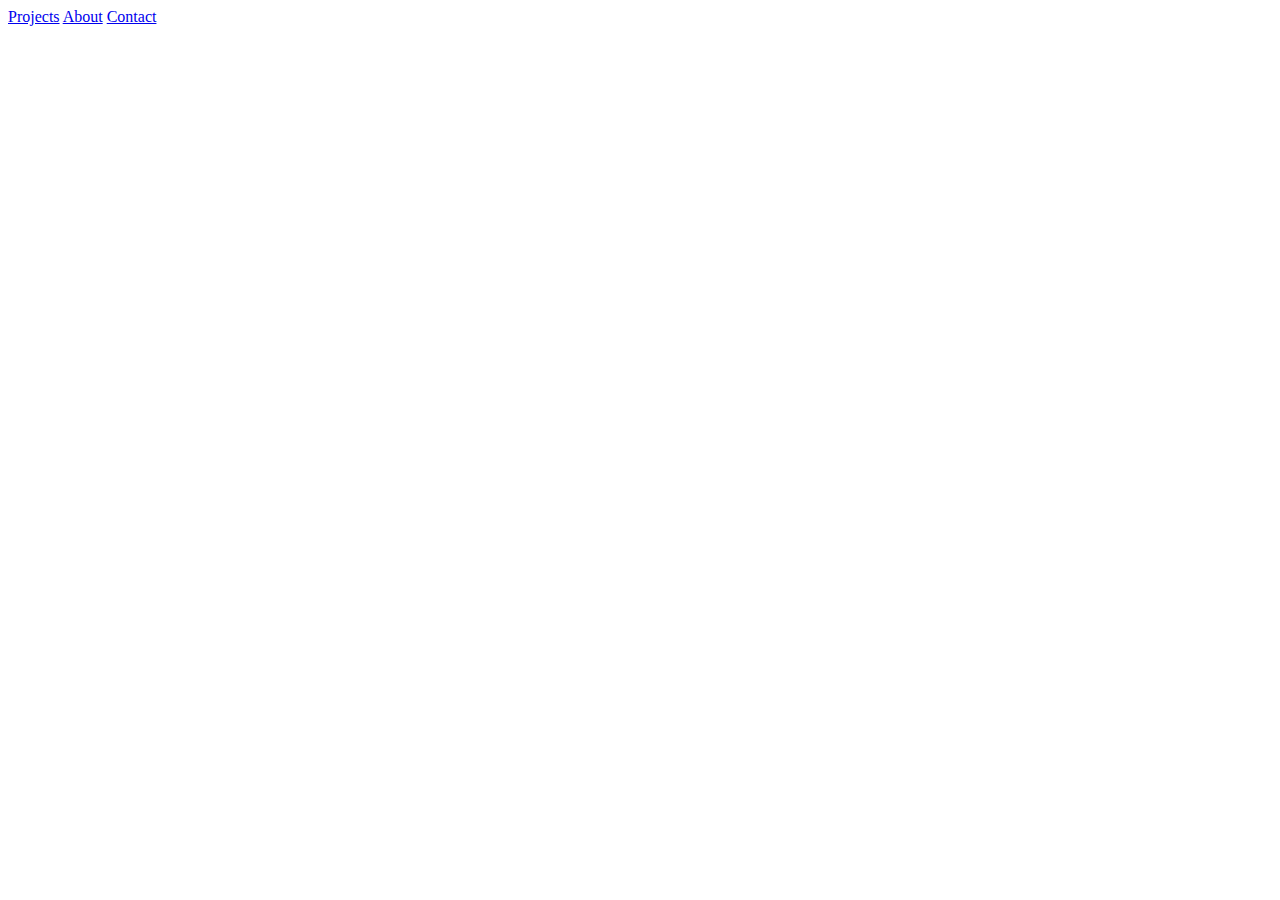
==== about.html @ 7ad0afb0 "Created new project template" ====
<!DOCTYPE html>
<html lang="en">
<head>
    <meta charset="UTF-8">
    <title>About</title>
</head>
<body>
<nav>
    <a class="nav-item" href="projects.html">Projects</a>
    <a href="about.html" class="nav-item">About</a>
    <a href="contact.html" class="nav-item">Contact</a>
</nav>
</body>
</html>
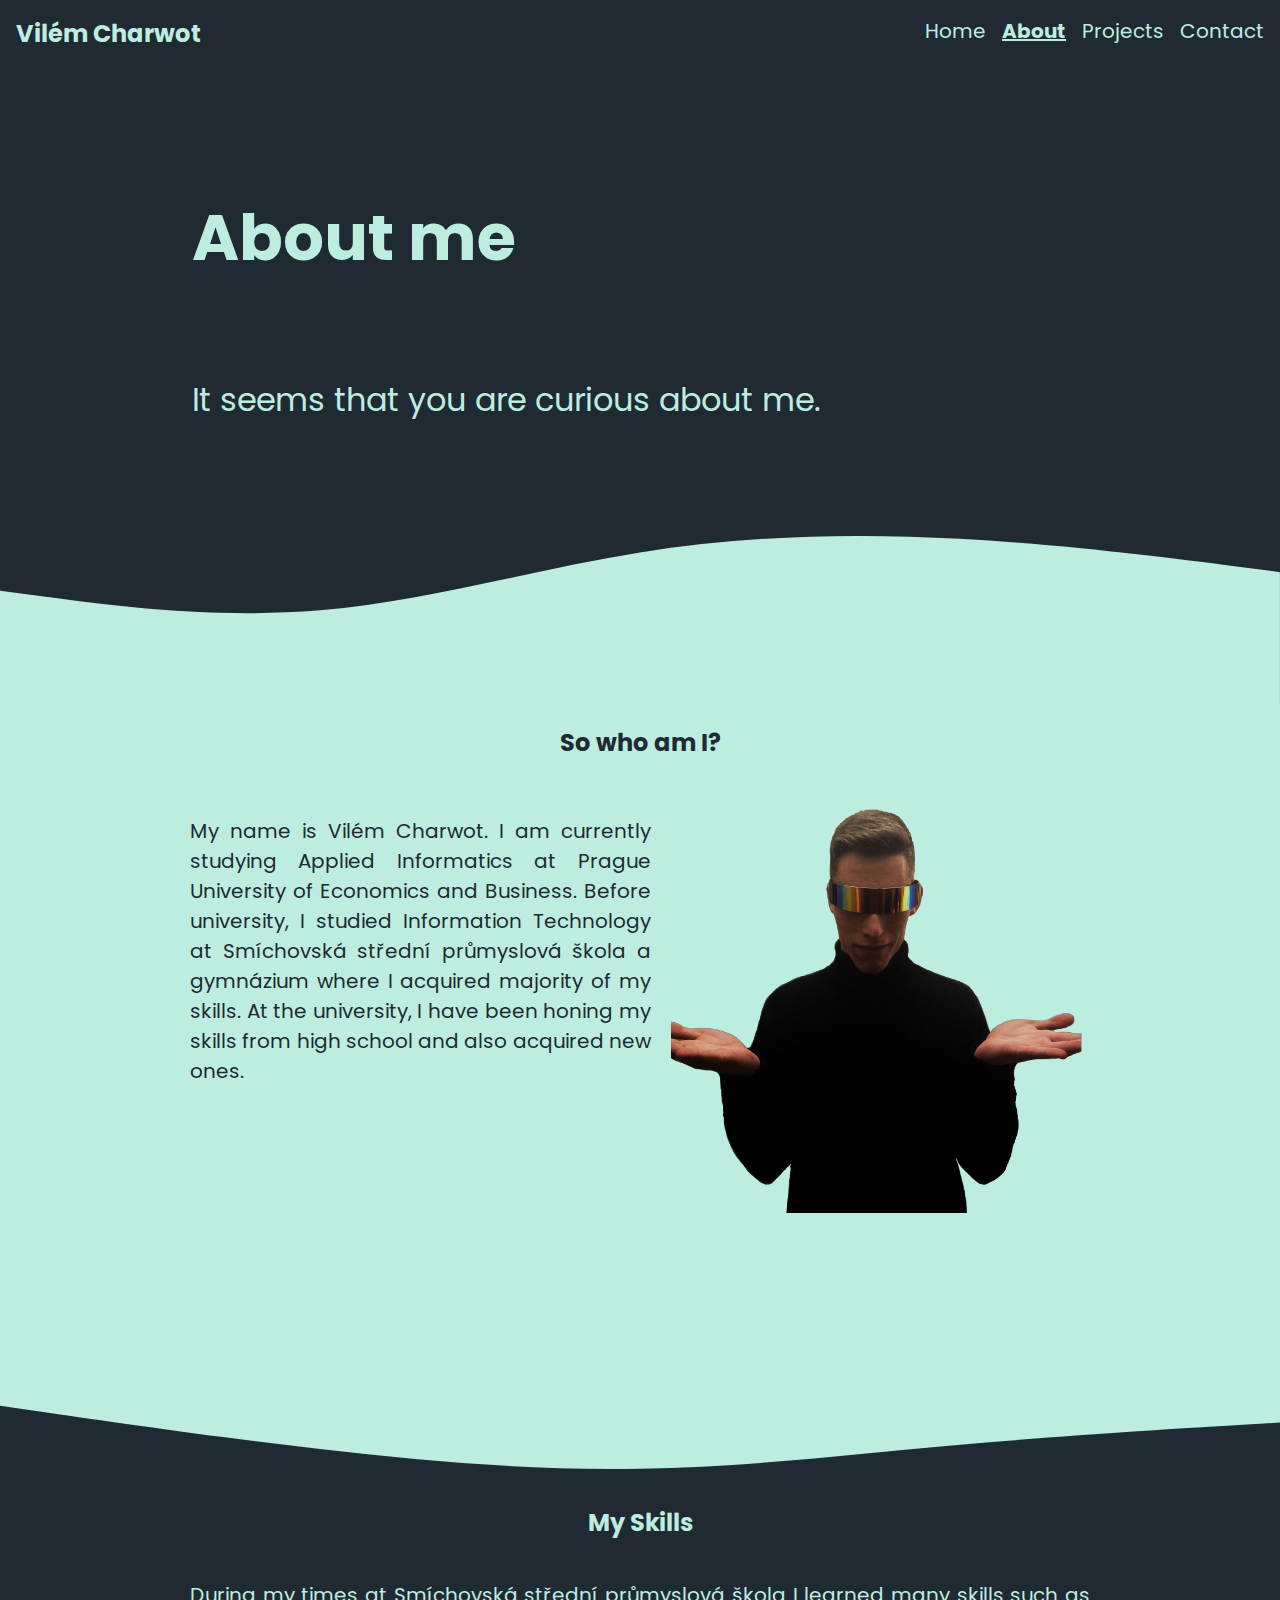
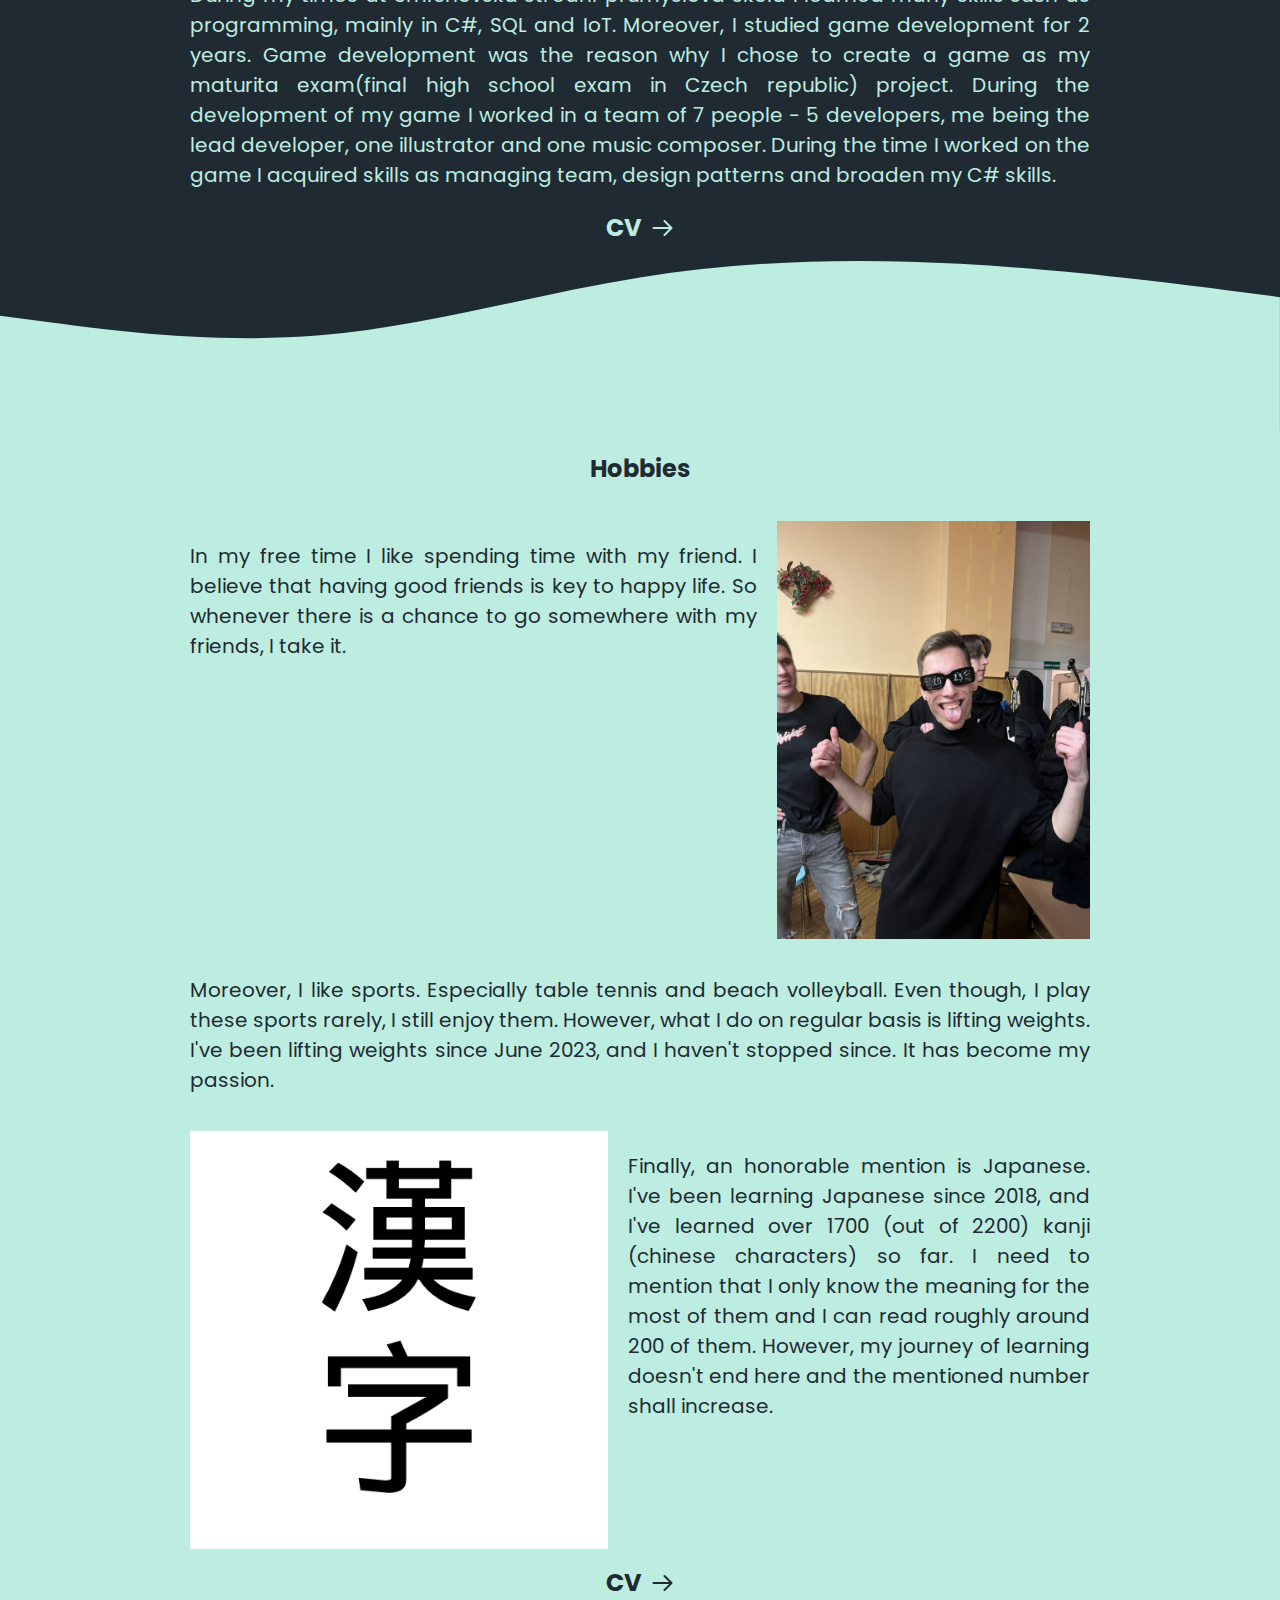
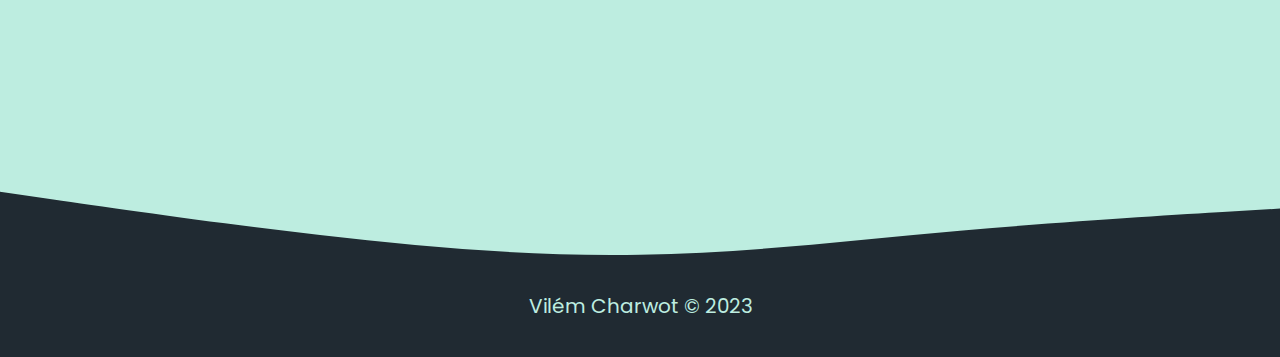
==== commit bd0abeea: "Created about page and cv page." ====
--- a/about.html
+++ b/about.html
@@ -2,13 +2,125 @@
 <html lang="en">
 <head>
     <meta charset="UTF-8">
-    <title>About</title>
+    <meta name="viewport" content="width=device-width, initial-scale=1">
+    <title>Vilém Charwot - About</title>
+    <link href='https://fonts.googleapis.com/css2?family=Poppins' rel='stylesheet'>
+    <link rel="stylesheet" href="styles.css">
 </head>
 <body>
-<nav>
-    <a class="nav-item" href="projects.html">Projects</a>
-    <a href="about.html" class="nav-item">About</a>
-    <a href="contact.html" class="nav-item">Contact</a>
-</nav>
+<div class="div-container">
+    <!--Header-->
+    <div class="top-page-header-container">
+        <header class="top-page-header">
+            <div class="name-container">
+                <a class="name" href="index.html">Vilém Charwot</a>
+            </div>
+            <button class="burger-menu" onclick="menuRoll()">
+                <svg id="burger-icon" width="28" height="24" viewBox="0 0 28 24" fill="none" xmlns="http://www.w3.org/2000/svg">
+                    <path fill-rule="evenodd" clip-rule="evenodd" d="M0 2C0 1.46957 0.210714 0.96086 0.585786 0.585787C0.960859 0.210714 1.46957 0 2 0H26C26.5304 0 27.0391 0.210714 27.4142 0.585787C27.7893 0.96086 28 1.46957 28 2C28 2.53043 27.7893 3.03914 27.4142 3.41421C27.0391 3.78929 26.5304 4 26 4H2C1.46957 4 0.960859 3.78929 0.585786 3.41421C0.210714 3.03914 0 2.53043 0 2ZM0 12C0 11.4696 0.210714 10.9609 0.585786 10.5858C0.960859 10.2107 1.46957 10 2 10H26C26.5304 10 27.0391 10.2107 27.4142 10.5858C27.7893 10.9609 28 11.4696 28 12C28 12.5304 27.7893 13.0391 27.4142 13.4142C27.0391 13.7893 26.5304 14 26 14H2C1.46957 14 0.960859 13.7893 0.585786 13.4142C0.210714 13.0391 0 12.5304 0 12ZM0 22C0 21.4696 0.210714 20.9609 0.585786 20.5858C0.960859 20.2107 1.46957 20 2 20H26C26.5304 20 27.0391 20.2107 27.4142 20.5858C27.7893 20.9609 28 21.4696 28 22C28 22.5304 27.7893 23.0391 27.4142 23.4142C27.0391 23.7893 26.5304 24 26 24H2C1.46957 24 0.960859 23.7893 0.585786 23.4142C0.210714 23.0391 0 22.5304 0 22Z" fill="#BDEDE0"/>
+                </svg>
+                <svg id="cross-icon" xmlns="http://www.w3.org/2000/svg" width="26" height="26" viewBox="0 0 26 26" fill="none">
+                    <path d="M1 1L25 25M1 25L25 1L1 25Z" stroke="#BDEDE0" stroke-width="2" stroke-linecap="round" stroke-linejoin="round"/>
+                </svg>
+            </button>
+
+        </header>
+        <nav id="nav-menu">
+            <a href="index.html" class="nav-item">Home</a>
+            <a href="about.html" class="nav-item active">About</a>
+            <a href="projects.html" class="nav-item">Projects</a>
+            <a href="contact.html" class="nav-item">Contact</a>
+        </nav>
+    </div>
+    <!--Intro section-->
+    <section class="intro-section">
+        <h1 class="intro-heading">About me</h1>
+        <p class="intro-text">It seems that you are curious about me.</p>
+    </section>
+    <!--About me section-->
+    <section class="section-bright">
+        <!--Top wave-->
+        <svg class="top-wave-cover" xmlns="http://www.w3.org/2000/svg" viewBox="0 0 375 50" fill="none">
+            <path class="top-wave" d="M0 16.0524L15.625 18.1205C31.25 20.2276 62.5 24.3637 93.75 21.7884C125 19.174 156.25 9.80917 187.5 4.81458C218.75 -0.219034 250 -0.843363 281.25 0.834507C312.5 2.51238 343.75 6.57048 359.375 8.56051L375 10.5896V50H359.375C343.75 50 312.5 50 281.25 50C250 50 218.75 50 187.5 50C156.25 50 125 50 93.75 50C62.5 50 31.25 50 15.625 50H0V16.0524Z" fill="#BDEDE0"/>
+        </svg>
+        <!--Content-->
+        <div class="section-bright-content">
+            <h2 class="section-heading">So who am I?</h2>
+
+            <div class="text-image">
+                <p class="section-text">My name is Vilém Charwot. I am currently studying Applied Informatics at Prague University of Economics and Business. Before university, I studied Information Technology at Smíchovská střední průmyslová škola a gymnázium where I acquired majority of my skills. At the university, I have been honing my skills from high school and also acquired new ones.</p>
+                <img class="section-image" src="pictures/matrixVildaEditCrop-min.png" alt="Vilém Charwot - Matrix">
+            </div>
+        </div>
+        <!--Bottom wave-->
+        <svg class="bottom-wave-cover" xmlns="http://www.w3.org/2000/svg" viewBox="0 0 375 75" fill="none">
+            <path class="bottom-wave" d="M0 56.4436L15.625 58.7386C31.25 60.9715 62.5 65.5614 93.75 69.1589C125 72.7564 156.25 75.4856 187.5 74.9274C218.75 74.4311 250 70.7096 281.25 67.9184C312.5 65.1273 343.75 63.2665 359.375 62.3361L375 61.4057V0H359.375C343.75 0 312.5 0 281.25 0C250 0 218.75 0 187.5 0C156.25 0 125 0 93.75 0C62.5 0 31.25 0 15.625 0H0V56.4436Z" fill="#BDEDE0"/>
+        </svg>
+    </section>
+    <!--My Work section-->
+    <section class="section-dark">
+        <!--Content-->
+        <div class="section-dark-content">
+            <h2 class="section-heading">My Skills</h2>
+            <div class="text-image">
+                <p class="section-text">During my times at Smíchovská střední průmyslová škola I learned many skills such as programming, mainly in C#, SQL and IoT. Moreover, I studied game development for 2 years. Game development was the reason why I chose to create a game as my maturita exam(final high school exam in Czech republic) project. During the development of my game I worked in a team of 7 people - 5 developers, me being the lead developer, one illustrator and one music composer. During the time I worked on the game I acquired skills as managing team, design patterns and broaden my C# skills.</p>
+            </div>
+            <a class="arrow-button" href="cv.html">
+                <span>
+                    CV
+                </span>
+                <svg xmlns="http://www.w3.org/2000/svg" width="25" height="24" viewBox="0 0 25 24" fill="none">
+                    <path class="section-dark-path" d="M14.5 5L21.5 12M21.5 12L14.5 19M21.5 12H3.5"  stroke-width="2" stroke-linecap="round" stroke-linejoin="round"/>
+                </svg>
+            </a>
+        </div>
+        <!--Bottom wave-->
+    </section>
+    <!--Gallery-->
+    <section class="section-bright">
+        <!--Top wave-->
+        <svg class="top-wave-cover" xmlns="http://www.w3.org/2000/svg" viewBox="0 0 375 50" fill="none">
+            <path class="top-wave" d="M0 16.0524L15.625 18.1205C31.25 20.2276 62.5 24.3637 93.75 21.7884C125 19.174 156.25 9.80917 187.5 4.81458C218.75 -0.219034 250 -0.843363 281.25 0.834507C312.5 2.51238 343.75 6.57048 359.375 8.56051L375 10.5896V50H359.375C343.75 50 312.5 50 281.25 50C250 50 218.75 50 187.5 50C156.25 50 125 50 93.75 50C62.5 50 31.25 50 15.625 50H0V16.0524Z" fill="#BDEDE0"/>
+        </svg>
+        <!--Content-->
+        <div class="section-bright-content">
+            <h2 class="section-heading">Hobbies</h2>
+            <div class="text-image">
+                <p class="section-text">In my free time I like spending time with my friend. I believe that having good friends is key to happy life. So whenever there is a chance to go somewhere with my friends, I take it.</p>
+                <img class="section-image" src="pictures/vilda_silvester-min.jpg" alt="Vilém Charwot - Silvester, funny face, friends in the background">
+            </div>
+            <div class="text-image">
+                <p class="section-text">Moreover, I like sports. Especially table tennis and beach volleyball. Even though, I play these sports rarely, I still enjoy them. However, what I do on regular basis is lifting weights. I've been lifting weights since June 2023, and I haven't stopped since. It has become my passion.</p>
+            </div>
+            <div class="text-image flipped-text-image">
+                <img class="section-image" src="pictures/kanji.png" alt="Kanji written in Japanese.">
+                <p class="section-text">Finally, an honorable mention is Japanese. I've been learning Japanese since 2018, and I've learned over 1700 (out of 2200) kanji (chinese characters) so far. I need to mention that I only know the meaning for the most of them and I can read roughly around 200 of them. However, my journey of learning doesn't end here and the mentioned number shall increase.</p>
+            </div>
+            <a class="arrow-button" href="cv.html">
+                <span>
+                    CV
+                </span>
+                <svg xmlns="http://www.w3.org/2000/svg" width="25" height="24" viewBox="0 0 25 24" fill="none">
+                    <path d="M14.5 5L21.5 12M21.5 12L14.5 19M21.5 12H3.5" stroke="#202A32" stroke-width="2" stroke-linecap="round" stroke-linejoin="round"/>
+                </svg>
+            </a>
+        </div>
+        <!--Bottom wave-->
+        <svg class="bottom-wave-cover" xmlns="http://www.w3.org/2000/svg" viewBox="0 0 375 75" fill="none">
+            <path class="bottom-wave" d="M0 56.4436L15.625 58.7386C31.25 60.9715 62.5 65.5614 93.75 69.1589C125 72.7564 156.25 75.4856 187.5 74.9274C218.75 74.4311 250 70.7096 281.25 67.9184C312.5 65.1273 343.75 63.2665 359.375 62.3361L375 61.4057V0H359.375C343.75 0 312.5 0 281.25 0C250 0 218.75 0 187.5 0C156.25 0 125 0 93.75 0C62.5 0 31.25 0 15.625 0H0V56.4436Z" fill="#BDEDE0"/>
+        </svg>
+    </section>
+    <!--Footer-->
+    <footer class="section-dark">
+        <!--Content-->
+        <div class="section-dark-content">
+            <!--<h2 class="section-heading">My Work</h2>-->
+            <div class="text-image">
+                <p class="section-text copyright">Vilém Charwot © 2023</p>
+            </div>
+        </div>
+    </footer>
+</div>
+<script src="main.js"></script>
 </body>
 </html>--- a/styles.css
+++ b/styles.css
@@ -0,0 +1,442 @@
+@import url('https://fonts.googleapis.com/css2?family=Poppins:wght@700&display=swap');
+
+:root{
+    --main-dark: #202A32;
+    --main-bright: #BDEDE0;
+    font-size: 16px;
+}
+*{
+    font-family: "Poppins", sans-serif;
+}
+
+body{
+    margin: 0;
+    font-weight: normal;
+    background-color: #202A32;
+    color: var(--main-bright);
+}
+.main-container{
+    display: flex;
+    flex-direction: column;
+    align-items: center;
+}
+a.name{
+    text-decoration: none;
+    color: inherit;
+}
+a.name:visited{
+    text-decoration: none;
+    color: inherit;
+}
+a.name:hover{
+    text-decoration: none;
+    color: inherit;
+}
+.top-wave-cover{
+    margin-bottom: -1px;
+}
+.bottom-wave-cover{
+    margin-top: -1px;
+
+}
+
+@media screen and (max-width: 800px) {
+
+    .top-page-header-container{
+        display: flex;
+        padding: 1rem;
+        flex-direction: column;
+        align-items: center;
+        gap: 1rem;
+        align-self: stretch;
+    }
+    .top-page-header{
+        display: flex;
+        justify-content: space-between;
+        align-items: center;
+        align-self: stretch;
+    }
+    .name-container{
+        display: flex;
+        justify-content: center;
+        align-items: center;
+    }
+    .name{
+        font-size: 1.25rem;
+        color: var(--main-bright);
+        font-weight: 700;
+        line-height: 150%;
+    }
+    #nav-menu{
+        display: flex;
+        flex-direction: column;
+        justify-self: stretch;
+        gap: 1rem;
+        align-items: center;
+        max-height: 0;
+        overflow: hidden;
+        transition: max-height 0.2s ease-out;
+    }
+    .nav-item{
+        display: flex;
+        justify-content: center;
+        font-weight: 400;
+        text-decoration: none;
+        transition: padding-left 300ms;
+        color: inherit;
+    }
+    .nav-item:visited{
+        color: var(--main-bright);
+        text-decoration: none;
+    }
+    .nav-item:hover{
+        color: var(--main-bright);
+        text-decoration: underline;
+    }
+    .active{
+        font-weight: 700;
+    }
+    .burger-menu{
+        text-decoration: none;
+        border: none;
+        background-color: transparent;
+    }
+    #cross-icon{
+        display: none;
+    }
+
+    .intro-section{
+        display: flex;
+        padding:2rem 1rem;
+        flex-direction: column;
+        justify-content: center;
+        align-items: center;
+        /*gap: 10px;*/
+        align-self: stretch;
+        color: var(--main-bright);
+    }
+    .intro-heading{
+        font-size: 2.25rem;
+        font-weight: 900;
+        /*line-height: 150%;*/
+    }
+    .intro-text{
+        font-weight: 700;
+        font-size: 1rem;
+        text-align: justify;
+    }
+
+    .section-bright{
+        display: flex;
+        flex-direction: column;
+        align-items: center;
+        align-self: stretch;
+        color: var(--main-dark);
+
+    }
+    path.top-wave{
+        height: 50px;
+        align-self: stretch;
+    }
+    path.bottom-wave{
+        height: 75px;
+        align-self: stretch;
+    }
+    .section-bright-content{
+        display: flex;
+        padding: 0 1rem;
+        flex-direction: column;
+        align-items: center;
+        gap: 0.5rem;
+        align-self: stretch;
+        text-align: justify;
+        background-color: var(--main-bright);
+        color: var(--main-dark);
+
+    }
+    .section-heading{
+        font-size: 1.5rem;
+        font-weight: 700;
+    }
+    .text-image{
+        display: flex;
+        align-self: stretch;
+        flex-direction: column;
+        justify-content: center;
+    }
+    .flipped-text-image{
+        flex-direction: column-reverse;
+    }
+
+    .section-text{
+        align-self: stretch;
+        font-size: 1rem;
+        font-weight: 400;
+    }
+    .section-list{
+        text-align: start;
+        font-size: 1rem;
+        font-weight: 400;
+    }
+    .section-image{
+        align-self: stretch;
+    }
+    .arrow-button{
+        display: flex;
+        align-items: center;
+        gap: 0.5rem;
+        font-size: 1rem;
+        font-weight: 700;
+        text-decoration: none;
+        color: inherit;
+    }
+    a.arrow-button:active{
+        text-decoration: none;
+        color: inherit;
+    }
+    a.arrow-button:hover{
+        text-decoration: underline;
+        color: inherit;
+    }
+    a.arrow-button:visited{
+        text-decoration: none;
+        color: inherit;
+    }
+    .section-dark{
+        display: flex;
+        padding: 1rem 0;
+        flex-direction: column;
+        align-items: center;
+        align-self: stretch;
+    }
+    .section-dark-content{
+        display: flex;
+        padding: 1rem;
+        flex-direction: column;
+        align-items: center;
+        gap: 0.5rem;
+        align-self: stretch;
+        text-align: justify;
+        color: var(--main-bright);
+    }
+    .section-dark-path{
+        stroke: var(--main-bright);
+    }
+    .copyright{
+        text-align: center;
+    }
+
+    .list-with-heading{
+        align-self: stretch;
+        font-size: 1rem;
+        font-weight: 400;
+        align-items: start;
+        color: inherit;
+    }
+    .list-heading{
+        font-weight: 700;
+        text-decoration: none;
+        color: inherit;
+    }
+    .list-heading:visited{
+        font-weight: 700;
+        text-decoration: none;
+        color: var(--main-dark);
+    }
+    .list-heading:active{
+        font-weight: 700;
+        text-decoration: none;
+        color: inherit;
+    }
+    .level1{
+        margin-left: -1rem;
+    }
+    .level2{
+        margin-left: 2rem;
+    }
+}
+@media screen and (min-width: 801px){
+    .top-page-header-container{
+        display: flex;
+        justify-content: space-between;
+        padding: 1rem;
+        font-size: 1.5rem;
+        font-weight: 700;
+    }
+    .burger-menu{
+        display: none;
+    }
+    #nav-menu{
+        display: flex;
+        gap: 1rem;
+    }
+    .nav-item{
+        font-size: 1.25rem;
+        text-decoration: none;
+        font-weight: 400;
+        color: inherit;
+    }
+    .nav-item:visited{
+        color: inherit;
+    }
+    .nav-item:hover{
+        color: inherit;
+        font-weight: 700;
+    }
+    .active{
+        text-decoration: underline;
+        font-weight: 700;
+    }
+    .intro-section{
+        display: flex;
+        flex-direction: column;
+        justify-content: center;
+        gap: 1rem;
+        padding: 80px 192px;
+        align-self: stretch;
+        font-size: 2rem;
+    }
+    .intro-heading{
+        max-width: 900px;
+        justify-self: stretch;
+        font-size: 4rem;
+    }
+    .intro-text{
+        max-width: 900px;
+        justify-self: stretch;
+
+    }
+    .section-bright{
+        display: flex;
+        flex-direction: column;
+        align-items: center;
+        align-self: stretch;
+    }
+    path.top-wave{
+        height:50px;
+        align-self: stretch;
+    }
+
+    .section-bright-content{
+        display: flex;
+        padding: 0 1rem;
+        flex-direction: column;
+        align-items: center;
+        justify-content: center;
+        gap: 1rem;
+        align-self: stretch;
+        background-color: var(--main-bright);
+        color: var(--main-dark);
+    }
+    .section-heading{
+        color: inherit;
+        max-width: 900px;
+        font-size: 1.5rem;
+    }
+    .text-image{
+        display: flex;
+        flex-direction: row;
+        max-width: 900px;
+        align-items: flex-start;
+        gap: 1.25rem;
+        align-self: stretch;
+        margin: auto;
+    }
+    .section-text{
+        font-size: 1.25rem;
+        text-align: justify;
+    }
+    .section-list{
+        text-align: start;
+        font-size: 1.25rem;
+        font-weight: 400;
+    }
+    .section-image{
+        max-height: 418px;
+    }
+    a.arrow-button{
+        color: inherit;
+        display: flex;
+        align-items: center;
+        gap: 0.5rem;
+        font-size: 1.5rem;
+        font-weight: 700;
+        text-decoration: none;
+    }
+    a.arrow-button:visited{
+        color: inherit;
+        display: flex;
+        align-items: center;
+        gap: 0.5rem;
+        font-size: 1.5rem;
+        font-weight: 700;
+        text-decoration: none;
+    }
+    a.arrow-button:hover{
+        color: inherit;
+        display: flex;
+        align-items: center;
+        gap: 0.5rem;
+        font-size: 1.5rem;
+        font-weight: 700;
+        text-decoration: underline;
+    }
+    a.arrow-button:active{
+        color: inherit;
+        display: flex;
+        align-items: center;
+        gap: 0.5rem;
+        font-size: 1.5rem;
+        font-weight: 700;
+        text-decoration: none;
+    }
+    .section-dark{
+        display: flex;
+        padding: 1rem;
+        flex-direction: column;
+        align-items: center;
+        gap: 0.5rem;
+        align-self: stretch;
+        stroke: var(--main-bright);
+    }
+    .section-dark-content{
+        display: flex;
+        align-self: stretch;
+        flex-direction: column;
+        align-items: center;
+        justify-content: center;
+        color: var(--main-bright);
+    }
+
+    .list-with-heading{
+        align-self: start;
+        font-size: 1.25rem;
+        font-weight: 400;
+        align-items: start;
+        color: inherit;
+    }
+    .list-heading{
+        font-weight: 700;
+        text-decoration: none;
+        color: inherit;
+        font-size: 1.25rem;
+
+    }
+    .list-heading:visited{
+        font-weight: 700;
+        text-decoration: none;
+        color: inherit;
+    }
+    .list-heading:active{
+        font-weight: 700;
+        text-decoration: none;
+        color: inherit;
+    }
+    .level1{
+        margin-left: -1rem;
+    }
+    .level2{
+        margin-left: 2rem;
+    }
+
+}
